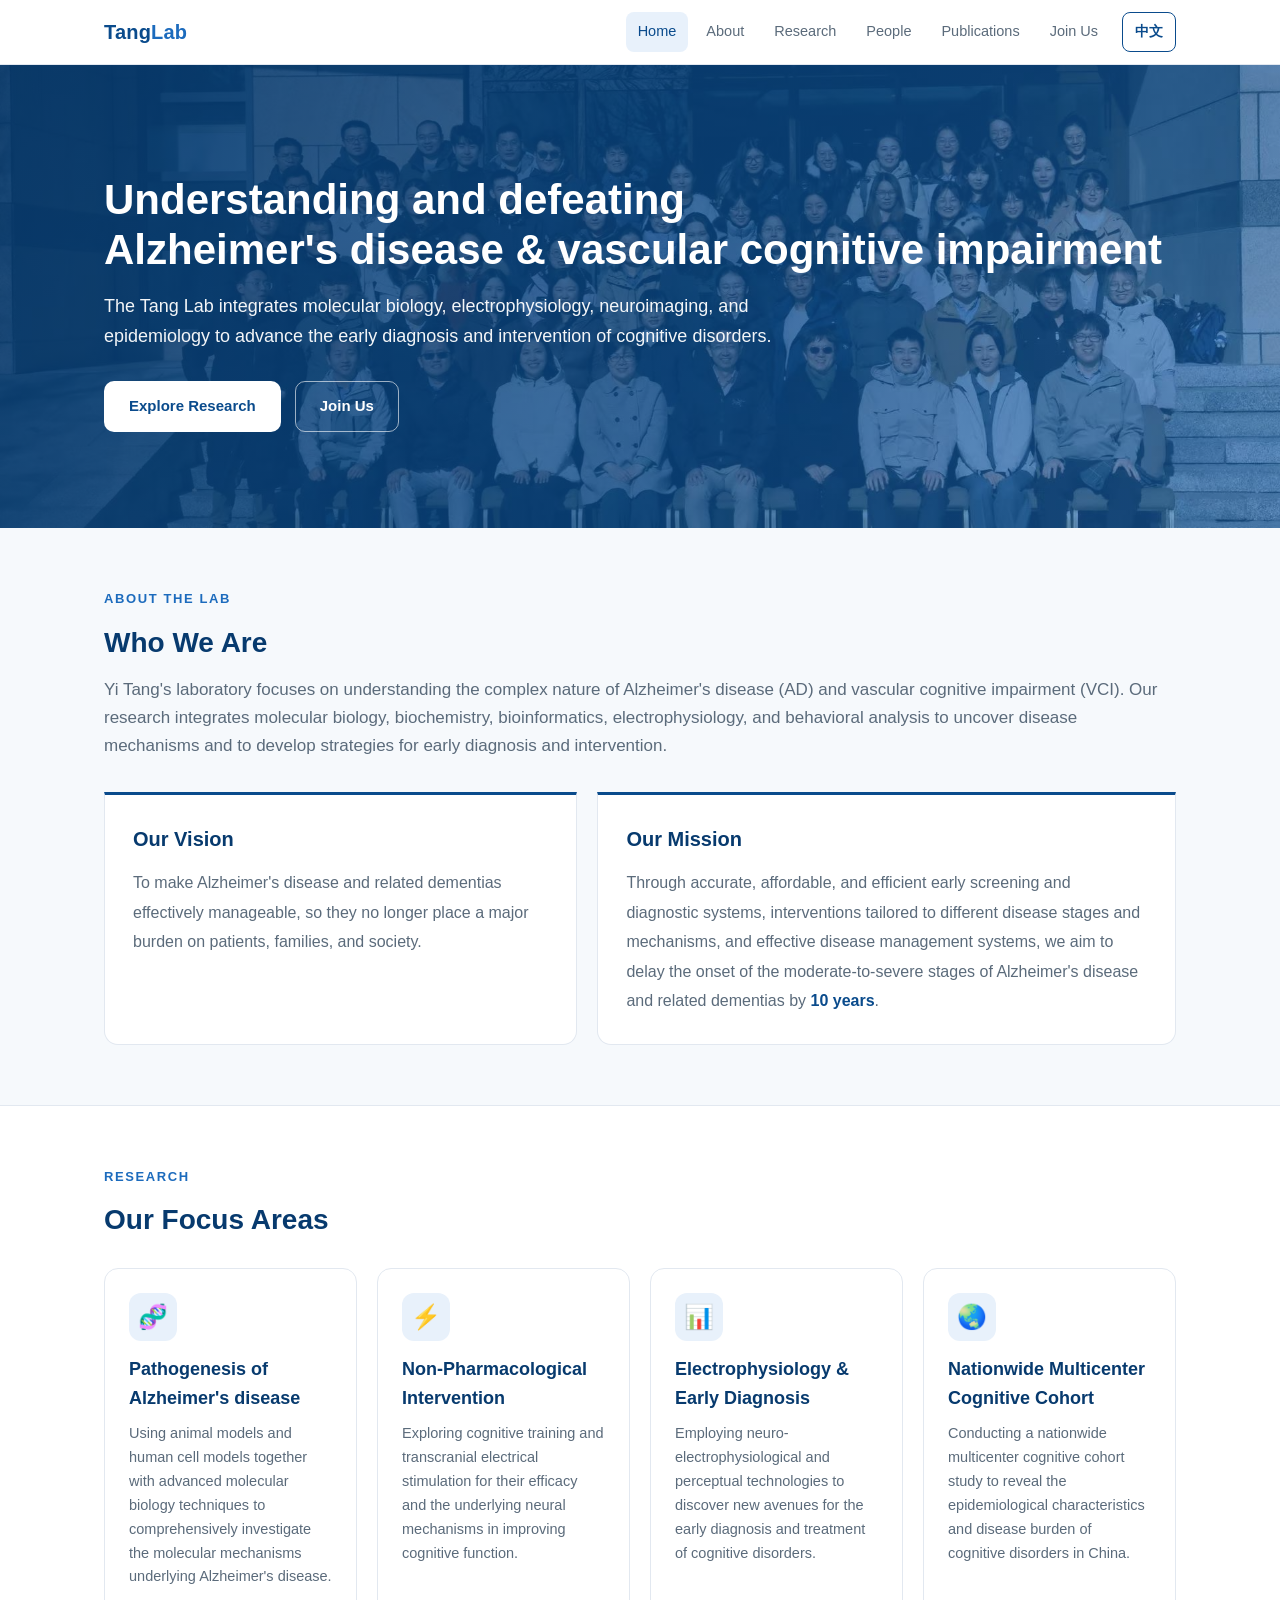
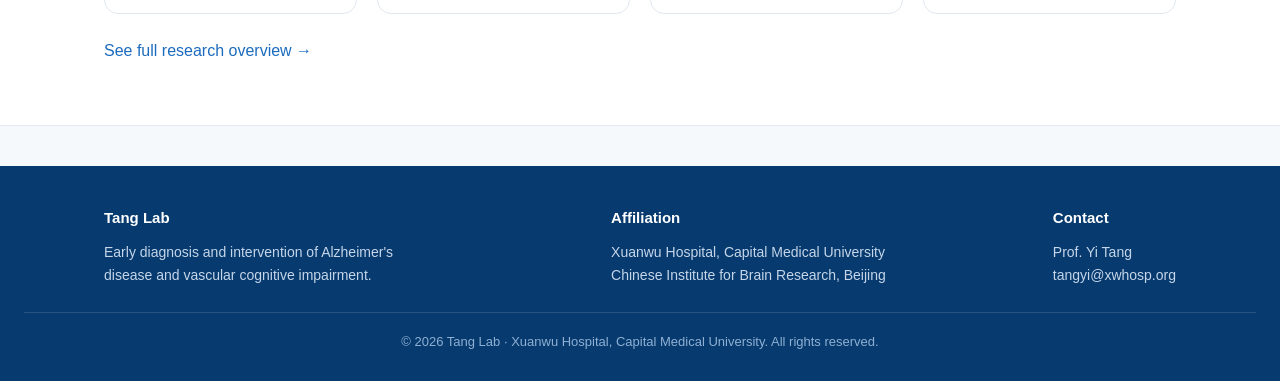
==== index.html @ 22134d0a "Add home vision and mission and update Meng Ye email" ====
<!DOCTYPE html>
<html lang="en">
<head>
<meta charset="UTF-8">
<meta name="viewport" content="width=device-width, initial-scale=1.0">
<title>Tang Lab · Alzheimer's disease & cognitive disorders</title>
<meta name="description" content="Yi Tang Laboratory at Xuanwu Hospital, Capital Medical University — research on the mechanisms, early diagnosis, and intervention of Alzheimer's disease and vascular cognitive impairment.">
<link rel="icon" type="image/svg+xml" href="assets/img/favicon.svg">
<link rel="icon" type="image/png" sizes="32x32" href="assets/img/favicon-32.png">
<link rel="apple-touch-icon" href="assets/img/apple-touch-icon.png">
<meta property="og:type" content="website">
<meta property="og:site_name" content="Tang Lab">
<meta property="og:title" content="Tang Lab · Alzheimer's Disease & Cognitive Disorders">
<meta property="og:description" content="Yi Tang Laboratory at Xuanwu Hospital, Capital Medical University — research on the mechanisms, early diagnosis, and intervention of Alzheimer's disease and vascular cognitive impairment.">
<meta property="og:image" content="https://www.tanglab.org.cn/assets/img/group-photo.jpg">
<meta property="og:url" content="https://www.tanglab.org.cn/">
<meta name="twitter:card" content="summary_large_image">
<meta name="twitter:title" content="Tang Lab · Alzheimer's Disease & Cognitive Disorders">
<meta name="twitter:description" content="Yi Tang Laboratory at Xuanwu Hospital, Capital Medical University — research on the mechanisms, early diagnosis, and intervention of Alzheimer's disease and vascular cognitive impairment.">
<meta name="twitter:image" content="https://www.tanglab.org.cn/assets/img/group-photo.jpg">
<link rel="stylesheet" href="assets/css/style.css?v=20261110-vision-mission">
</head>
<body data-page="index">

  <!-- Real <img> so social/messaging crawlers (WeChat, etc.) can find a preview image -->
  <img src="assets/img/group-photo.jpg" alt="Tang Lab — Yi Tang Laboratory, Xuanwu Hospital, Capital Medical University" width="1200" height="630" style="position:absolute;width:1px;height:1px;opacity:0;pointer-events:none;left:-9999px" fetchpriority="low">

  <header class="hero">
    <div class="bg" style="background-image:url('assets/img/group-photo.jpg')"></div>
    <div class="ov"></div>
    <div class="wrap">
      <h1>Understanding and defeating<br><span style="white-space:nowrap">Alzheimer's disease &amp; vascular cognitive impairment</span></h1>
      <p>The Tang Lab integrates molecular biology, electrophysiology, neuroimaging, and epidemiology to advance the early diagnosis and intervention of cognitive disorders.</p>
      <div class="cta">
        <a class="btn primary" href="research.html">Explore Research</a>
        <a class="btn ghost" href="join.html">Join Us</a>
      </div>
    </div>
  </header>

  <section class="block">
    <div class="wrap">
      <div class="eyebrow" id="home-about-eyebrow">About the Lab</div>
      <h2 class="title" id="home-about-title">Who We Are</h2>
      <p class="lead" id="lab-intro"></p>
      <div class="grid g2 home-purpose-grid">
        <section class="home-purpose" aria-labelledby="home-vision-title">
          <h3 id="home-vision-title">Our Vision</h3>
          <p id="home-vision-text"></p>
        </section>
        <section class="home-purpose" aria-labelledby="home-mission-title">
          <h3 id="home-mission-title">Our Mission</h3>
          <p id="home-mission-text"></p>
        </section>
      </div>
    </div>
  </section>

  <section class="block" style="background:#fff;border-top:1px solid var(--line);border-bottom:1px solid var(--line)">
    <div class="wrap">
      <div class="eyebrow" id="home-research-eyebrow">Research</div>
      <h2 class="title" id="home-research-title">Our Focus Areas</h2>
      <div class="grid g4" id="home-research" style="margin-top:24px"></div>
      <p style="margin-top:24px"><a href="research.html" id="home-research-more">See full research overview →</a></p>
    </div>
  </section>

<script src="assets/js/data.js?v=20261110-vision-mission"></script>
<script src="assets/js/main.js?v=20261110-vision-mission"></script>
</body>
</html>
---- assets/css/style.css ----
/* ===== Tang Lab — shared stylesheet ===== */
:root{
  --blue:#0a4b8c;        /* Xuanwu Hospital blue (primary) */
  --blue-d:#073a6e;      /* darker */
  --blue-l:#1c6bbd;      /* lighter accent */
  --sky:#e8f1fb;         /* tint */
  --ink:#1f2933;
  --muted:#5b6b7b;
  --line:#e2e8f0;
  --bg:#f6f9fc;
  --card:#ffffff;
  --maxw:1120px;
}
*{box-sizing:border-box;margin:0;padding:0;}
html{scroll-behavior:smooth;}
body{
  font-family:"Inter",-apple-system,"Segoe UI",Roboto,"Helvetica Neue",Arial,sans-serif;
  color:var(--ink);background:var(--bg);line-height:1.65;font-size:16px;-webkit-font-smoothing:antialiased;
}
a{color:var(--blue-l);text-decoration:none;}
a:hover{text-decoration:underline;}
img{max-width:100%;display:block;}
.wrap{max-width:var(--maxw);margin:0 auto;padding:0 24px;}

/* ---- Nav ---- */
.nav{position:sticky;top:0;z-index:100;background:rgba(255,255,255,.95);backdrop-filter:blur(8px);border-bottom:1px solid var(--line);}
.nav .wrap{display:flex;align-items:center;gap:20px;height:64px;}
.nav .logo{font-weight:800;color:var(--blue);font-size:20px;letter-spacing:.2px;white-space:nowrap;}
.nav .logo span{color:var(--blue-l);}
.nav .menu{display:flex;gap:6px;margin-left:auto;flex-wrap:wrap;}
.nav .menu a{color:var(--muted);font-size:14.5px;font-weight:500;padding:8px 12px;border-radius:8px;}
.nav .menu a:hover{color:var(--blue);background:var(--sky);text-decoration:none;}
.nav .menu a.active{color:var(--blue);background:var(--sky);}
.nav .lang-toggle{margin-left:6px;border:1px solid var(--blue);background:none;color:var(--blue);font-size:13.5px;font-weight:600;padding:6px 12px;border-radius:8px;cursor:pointer;font-family:inherit;white-space:nowrap;}
.nav .lang-toggle:hover{background:var(--blue);color:#fff;}
.nav .burger{display:none;margin-left:auto;background:none;border:none;font-size:24px;color:var(--blue);cursor:pointer;}

/* ---- Hero ---- */
.hero{position:relative;color:#fff;overflow:hidden;}
.hero .bg{position:absolute;inset:0;background-size:cover;background-position:center;}
.hero .ov{position:absolute;inset:0;background:linear-gradient(120deg,rgba(7,58,110,.92),rgba(10,75,140,.78) 55%,rgba(28,107,189,.6));}
.hero .wrap{position:relative;z-index:2;padding:110px 24px 96px;}
.hero h1{font-size:42px;line-height:1.18;font-weight:800;max-width:880px;margin-bottom:18px;}
.hero p{font-size:18px;max-width:680px;opacity:.95;}
.hero p:has(.hero-sub-zh){max-width:none;}
.hero .hero-sub-zh{white-space:nowrap;}
@media(max-width:760px){.hero .hero-sub-zh{white-space:normal;}}
.hero .cta{margin-top:30px;display:flex;gap:14px;flex-wrap:wrap;}
.btn{display:inline-block;padding:12px 24px;border-radius:10px;font-weight:600;font-size:15px;cursor:pointer;border:1px solid transparent;}
.btn.primary{background:#fff;color:var(--blue);}
.btn.primary:hover{background:var(--sky);text-decoration:none;}
.btn.ghost{background:transparent;color:#fff;border-color:rgba(255,255,255,.6);}
.btn.ghost:hover{background:rgba(255,255,255,.12);text-decoration:none;}

/* ---- Page header (inner pages) ---- */
.phead{background:linear-gradient(120deg,var(--blue-d),var(--blue));color:#fff;padding:54px 24px 46px;}
.phead h1{font-size:34px;font-weight:800;}
.phead p{opacity:.9;margin-top:8px;max-width:760px;}

/* ---- Sections ---- */
section.block{padding:60px 0;}
.eyebrow{color:var(--blue-l);font-size:13px;font-weight:700;letter-spacing:1.6px;text-transform:uppercase;margin-bottom:10px;}
h2.title{font-size:28px;color:var(--blue-d);font-weight:800;margin-bottom:10px;}
.lead{color:var(--muted);margin-bottom:30px;font-size:17px;}
h3{color:var(--blue-d);font-size:20px;margin:26px 0 12px;}

/* ---- Grid & cards ---- */
.grid{display:grid;gap:20px;}
.g2{grid-template-columns:repeat(2,1fr);}
.g3{grid-template-columns:repeat(3,1fr);}
.g4{grid-template-columns:repeat(4,1fr);}
.card{background:var(--card);border:1px solid var(--line);border-radius:14px;padding:24px;transition:transform .15s,box-shadow .15s;}
.card:hover{transform:translateY(-4px);box-shadow:0 14px 34px rgba(10,75,140,.10);}
.card .ic{width:48px;height:48px;border-radius:12px;background:var(--sky);color:var(--blue);display:flex;align-items:center;justify-content:center;font-size:24px;margin-bottom:14px;}
.card h4{color:var(--blue-d);font-size:18px;margin-bottom:8px;}
.card p{color:var(--muted);font-size:14.5px;}

/* ---- Home vision & mission ---- */
.home-purpose-grid{margin-top:32px;grid-template-columns:minmax(0,.9fr) minmax(0,1.1fr);}
.home-purpose{background:var(--card);border:1px solid var(--line);border-top:3px solid var(--blue);border-radius:0 0 14px 14px;padding:28px;}
.home-purpose h3{margin:0 0 12px;}
.home-purpose p{color:var(--muted);line-height:1.85;}
.home-purpose strong{color:var(--blue);font-weight:800;white-space:nowrap;}
@media(max-width:760px){.home-purpose-grid{grid-template-columns:1fr;}}

/* ---- People ---- */
.people-group{margin-bottom:44px;}
.people-group h3{border-bottom:2px solid var(--sky);padding-bottom:8px;margin-bottom:22px;}
.person{background:var(--card);border:1px solid var(--line);border-radius:14px;overflow:hidden;transition:transform .15s,box-shadow .15s;}
.person:hover{transform:translateY(-4px);box-shadow:0 14px 34px rgba(10,75,140,.10);}
.person .ph-wrap{position:relative;width:100%;aspect-ratio:1/1;}
.person .ph{width:100%;height:100%;object-fit:cover;background:var(--sky);}
.person .ph-img{position:absolute;inset:0;}
.person .ph.ph-ph{display:flex;align-items:center;justify-content:center;color:var(--blue-l);font-size:46px;font-weight:700;}
.person .body{padding:16px;}
.person .nm{font-weight:700;color:var(--blue-d);font-size:16px;}
.person .ex{color:var(--muted);font-size:13.5px;margin:6px 0 10px;min-height:38px;}
.person .em{font-size:13px;word-break:break-all;}
/* structured multi-section experience (Faculty) */
.person .ex-sec{margin:8px 0;}
.person .ex-h{font-size:12.5px;font-weight:700;color:var(--blue);text-transform:uppercase;letter-spacing:.4px;margin-bottom:3px;}
.person .ex-list{margin:0 0 4px 16px;padding:0;color:var(--muted);font-size:13px;line-height:1.55;}
.person .ex-list li{margin-bottom:3px;}
/* horizontal layout for PI / Faculty: photo left, info right */
.grid-horizontal{display:grid;grid-template-columns:1fr;gap:20px;}
/* Faculty: two per row on wider screens */
@media(min-width:760px){.grid-horizontal{grid-template-columns:repeat(2,1fr);}}
/* PI: always full width (single column), overriding the 2-col rule above */
.grid-horizontal.grid-pi{grid-template-columns:1fr;}
/* PI + Faculty share one uniform card height; long content scrolls inside */
.person.horizontal{display:grid;grid-template-columns:200px 1fr;height:300px;}
.person.horizontal .ph-wrap{aspect-ratio:auto;height:300px;}
.person.horizontal .body{padding:20px 22px;display:flex;flex-direction:column;justify-content:center;overflow-y:auto;}
.person.horizontal .nm{font-size:18px;}
.person.horizontal .ex{font-size:14px;min-height:auto;margin:8px 0 10px;}
@media(max-width:460px){
  .person.horizontal{grid-template-columns:1fr;height:auto;}
  .person.horizontal .ph-wrap{aspect-ratio:1/1;height:auto;}
  .person.horizontal .body{overflow:visible;}
}

/* ---- PI / About ---- */
.pi-card{display:grid;grid-template-columns:260px 1fr;gap:30px;background:var(--card);border:1px solid var(--line);border-radius:16px;padding:28px;}
.pi-card img{width:100%;border-radius:12px;}
.pi-card .name{font-size:26px;font-weight:800;color:var(--blue-d);}
.pi-card .ti{color:var(--blue-l);font-weight:600;margin:4px 0;}
.pi-card .meta{color:var(--muted);font-size:14.5px;margin-top:6px;}
.pi-card .bio{margin-top:14px;color:var(--ink);}
.timeline{list-style:none;border-left:2px solid var(--sky);margin:6px 0 6px 8px;padding-left:22px;}
.timeline li{position:relative;margin-bottom:14px;}
.timeline li::before{content:"";position:absolute;left:-29px;top:7px;width:10px;height:10px;border-radius:50%;background:var(--blue-l);border:3px solid var(--bg);}
.timeline .per{font-weight:700;color:var(--blue);font-size:14px;}
.timeline .det{color:var(--muted);font-size:14.5px;}
@media(max-width:620px){.pi-card{grid-template-columns:1fr;}}

/* ---- Publications ---- */
.scholar-banner{display:flex;gap:12px;align-items:flex-start;background:var(--sky);border:1px solid #cfe2f6;border-radius:12px;padding:14px 18px;margin-bottom:22px;font-size:14.5px;color:var(--blue-d);line-height:1.6;}
.scholar-banner .si{font-size:18px;line-height:1.4;}
.scholar-banner a{font-weight:700;}
.pub-tools{display:flex;gap:12px;flex-wrap:wrap;margin-bottom:24px;align-items:center;}
.pub-tools input,.pub-tools select{padding:10px 14px;border:1px solid var(--line);border-radius:10px;font-size:14.5px;font-family:inherit;}
.pub-tools input{flex:1;min-width:220px;}
.pub-count{color:var(--muted);font-size:14px;}
.pub-index{position:sticky;top:64px;z-index:20;display:flex;flex-wrap:wrap;gap:8px;padding:14px 0;margin-bottom:8px;background:var(--bg);border-bottom:1px solid var(--line);}
.pub-index a{font-size:13px;font-weight:600;color:var(--blue);background:var(--sky);padding:5px 12px;border-radius:999px;text-decoration:none;transition:background .15s,color .15s;}
.pub-index a:hover{background:var(--blue);color:#fff;}
.pub-year{scroll-margin-top:120px;margin:26px 0 12px;color:var(--blue);font-weight:800;font-size:20px;border-bottom:2px solid var(--sky);padding-bottom:6px;}
.pub{padding:14px 0;border-bottom:1px solid var(--line);font-size:14.8px;line-height:1.7;}
.pub b{color:var(--blue-d);}
.pub .pub-title{font-weight:600;color:var(--ink);}
.pub .links{margin-top:4px;}
.pub .links a{font-size:13px;margin-right:12px;}

/* ---- News (article layout) ---- */
.news-article{background:var(--card);border:1px solid var(--line);border-radius:16px;padding:30px 34px;margin-bottom:30px;}
.news-article .na-head .tag{display:inline-block;background:var(--sky);color:var(--blue);font-size:12px;font-weight:700;padding:3px 12px;border-radius:999px;}
.news-article .na-head .date{color:var(--muted);font-size:13px;margin-left:10px;}
.news-article h2{margin:12px 0 18px;font-size:23px;color:var(--blue-d);font-weight:800;line-height:1.35;}
.news-article .na-img{width:100%;max-height:460px;object-fit:cover;border-radius:12px;margin-bottom:20px;background:var(--sky);}
.news-article .na-body p{color:var(--ink);font-size:15.5px;line-height:1.95;margin-bottom:14px;text-align:justify;}
.news-article .na-src{color:var(--muted);font-size:13.5px;margin-top:18px;}
.news-article .na-link{margin-top:6px;font-weight:600;}
@media(max-width:640px){.news-article{padding:22px 20px;}}

/* ---- Join ---- */
.join-pos{background:var(--card);border:1px solid var(--line);border-radius:14px;padding:24px;margin-bottom:18px;}
.join-pos h4{color:var(--blue-d);font-size:19px;margin-bottom:8px;}
.join-pos ul{margin:10px 0 0 20px;color:var(--muted);font-size:14.5px;}
.callout{background:var(--sky);border:1px solid #cfe2f6;border-radius:14px;padding:24px;margin-top:24px;}
.callout b{color:var(--blue-d);}
/* bilingual: Chinese text shown as a secondary line under English */
.zh{display:block;color:var(--muted);font-size:13.5px;line-height:1.7;margin-top:3px;opacity:.92;}
.join-pos li .zh{margin-bottom:8px;}
.zh-inline{color:var(--accent);font-weight:500;font-size:.82em;margin-left:6px;}

/* ---- Footer ---- */
.footer{background:var(--blue-d);color:#c5d6ea;padding:40px 24px 28px;margin-top:40px;}
.footer .wrap{display:flex;flex-wrap:wrap;gap:30px;justify-content:space-between;}
.footer h5{color:#fff;font-size:15px;margin-bottom:10px;}
.footer a{color:#c5d6ea;}
.footer .bottom{text-align:center;color:#8fb0d4;font-size:13px;margin-top:24px;border-top:1px solid rgba(255,255,255,.12);padding-top:18px;}

/* ---- responsive ---- */
@media(max-width:860px){
  .g4,.g3{grid-template-columns:repeat(2,1fr);}
  .nav .menu{display:none;position:absolute;top:64px;left:0;right:0;background:#fff;flex-direction:column;border-bottom:1px solid var(--line);padding:8px 16px;}
  .nav .menu.open{display:flex;}
  .nav .burger{display:block;}
  .hero h1{font-size:32px;}
  /* on narrow screens allow the long second line to wrap to avoid overflow */
  .hero h1 span{white-space:normal !important;}
}
@media(max-width:560px){.g4,.g3,.g2{grid-template-columns:1fr;}}
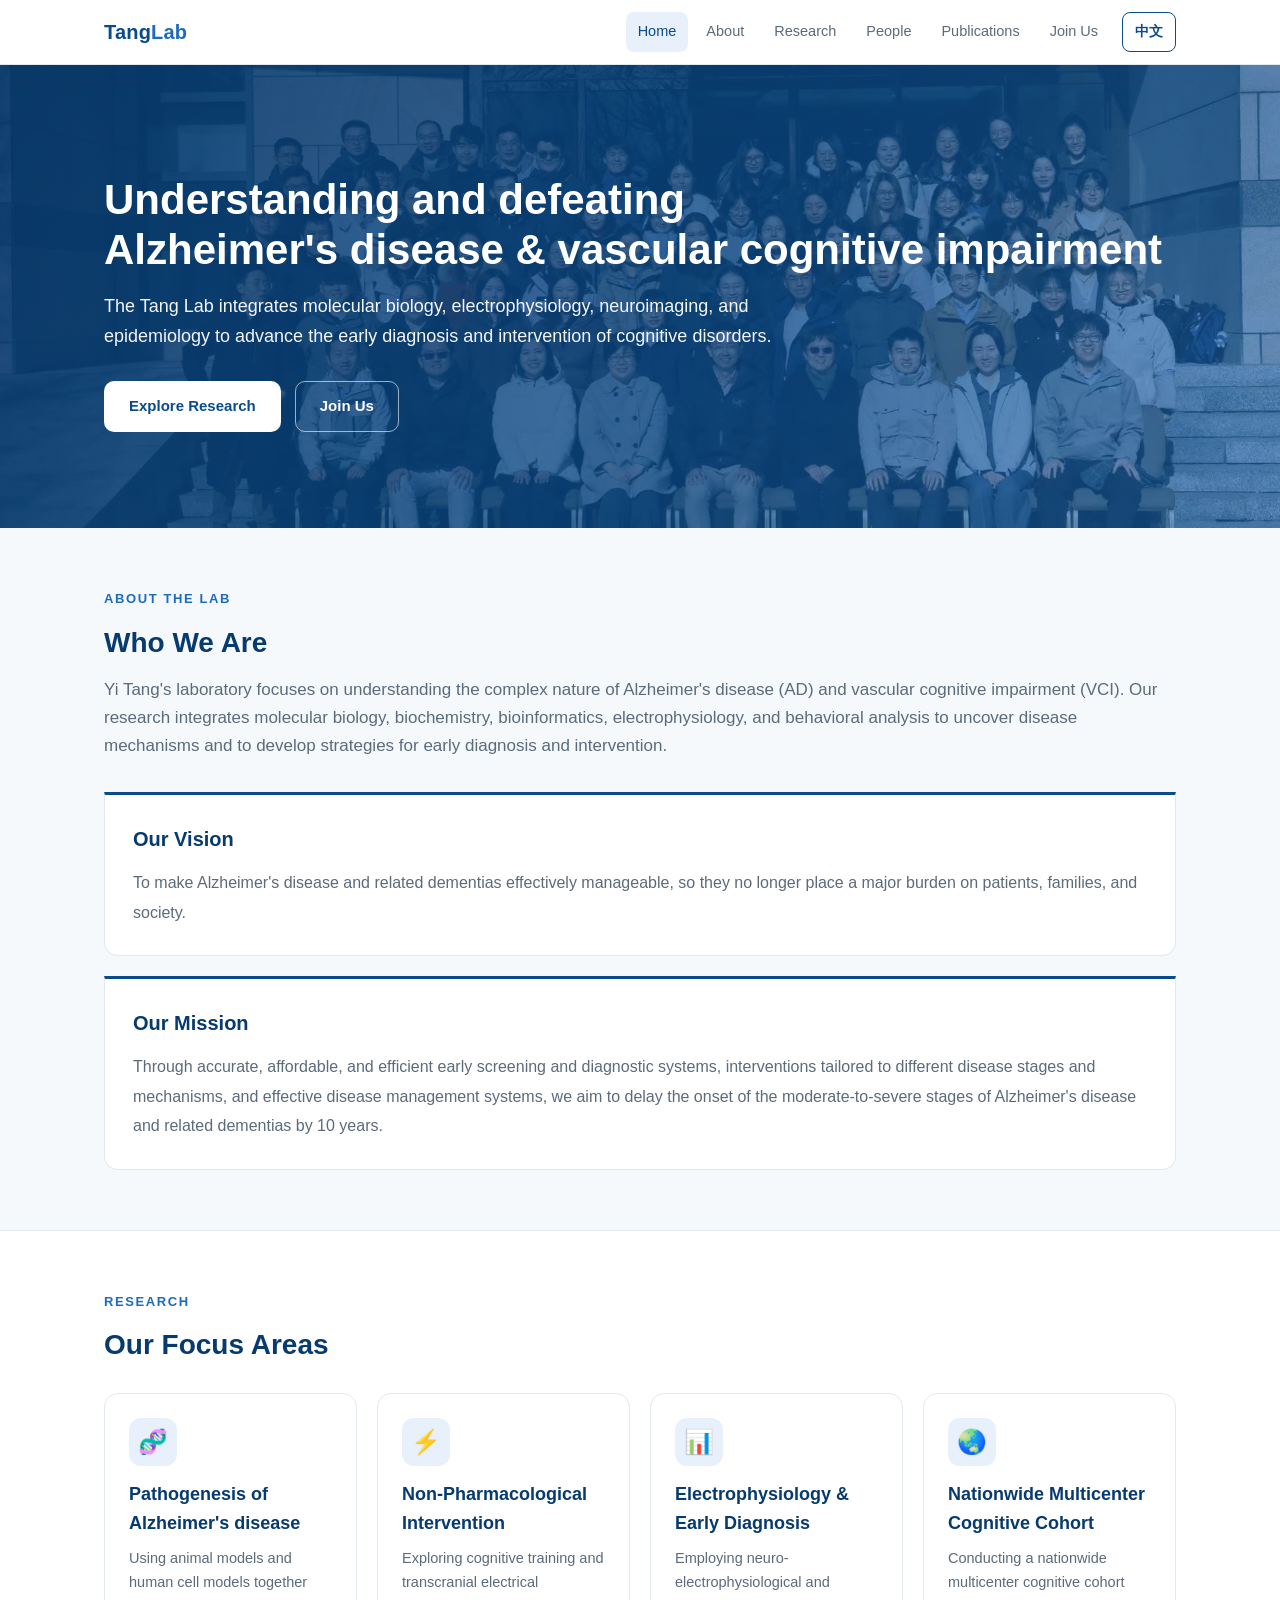
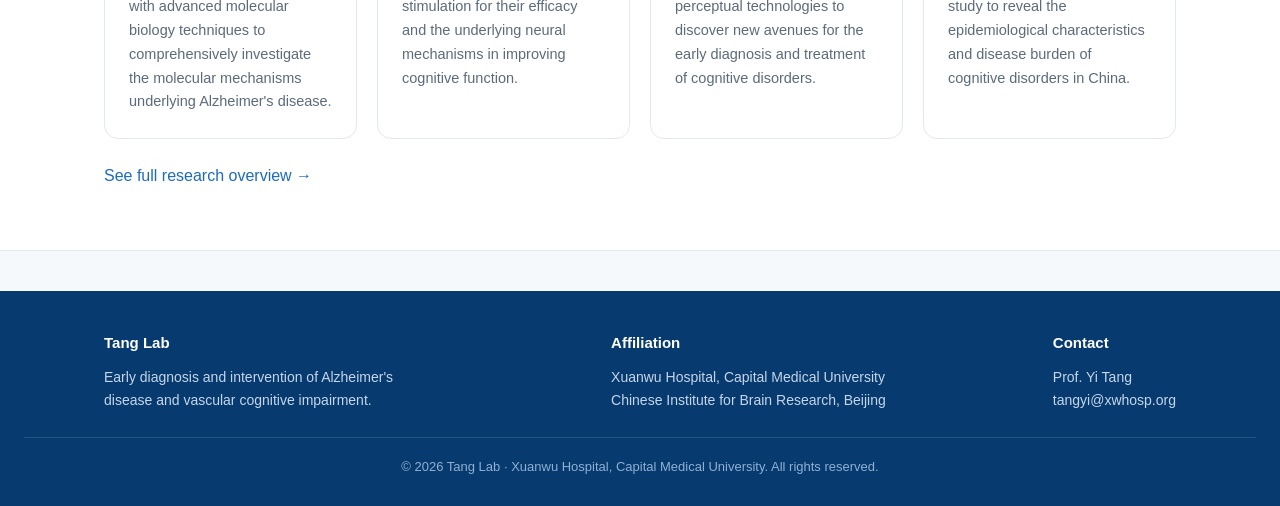
==== commit f615d750: "Stack home vision and mission and remove goal emphasis" ====
--- a/index.html
+++ b/index.html
@@ -18,7 +18,7 @@
 <meta name="twitter:title" content="Tang Lab · Alzheimer's Disease & Cognitive Disorders">
 <meta name="twitter:description" content="Yi Tang Laboratory at Xuanwu Hospital, Capital Medical University — research on the mechanisms, early diagnosis, and intervention of Alzheimer's disease and vascular cognitive impairment.">
 <meta name="twitter:image" content="https://www.tanglab.org.cn/assets/img/group-photo.jpg">
-<link rel="stylesheet" href="assets/css/style.css?v=20261110-vision-mission">
+<link rel="stylesheet" href="assets/css/style.css?v=20261110-purpose-rows">
 </head>
 <body data-page="index">
 
@@ -43,7 +43,7 @@
       <div class="eyebrow" id="home-about-eyebrow">About the Lab</div>
       <h2 class="title" id="home-about-title">Who We Are</h2>
       <p class="lead" id="lab-intro"></p>
-      <div class="grid g2 home-purpose-grid">
+      <div class="grid home-purpose-grid">
         <section class="home-purpose" aria-labelledby="home-vision-title">
           <h3 id="home-vision-title">Our Vision</h3>
           <p id="home-vision-text"></p>
@@ -66,6 +66,6 @@
   </section>
 
 <script src="assets/js/data.js?v=20261110-vision-mission"></script>
-<script src="assets/js/main.js?v=20261110-vision-mission"></script>
+<script src="assets/js/main.js?v=20261110-purpose-rows"></script>
 </body>
 </html>
--- a/assets/css/style.css
+++ b/assets/css/style.css
@@ -76,12 +76,10 @@
 .card p{color:var(--muted);font-size:14.5px;}
 
 /* ---- Home vision & mission ---- */
-.home-purpose-grid{margin-top:32px;grid-template-columns:minmax(0,.9fr) minmax(0,1.1fr);}
+.home-purpose-grid{margin-top:32px;grid-template-columns:minmax(0,1fr);}
 .home-purpose{background:var(--card);border:1px solid var(--line);border-top:3px solid var(--blue);border-radius:0 0 14px 14px;padding:28px;}
 .home-purpose h3{margin:0 0 12px;}
 .home-purpose p{color:var(--muted);line-height:1.85;}
-.home-purpose strong{color:var(--blue);font-weight:800;white-space:nowrap;}
-@media(max-width:760px){.home-purpose-grid{grid-template-columns:1fr;}}
 
 /* ---- People ---- */
 .people-group{margin-bottom:44px;}
